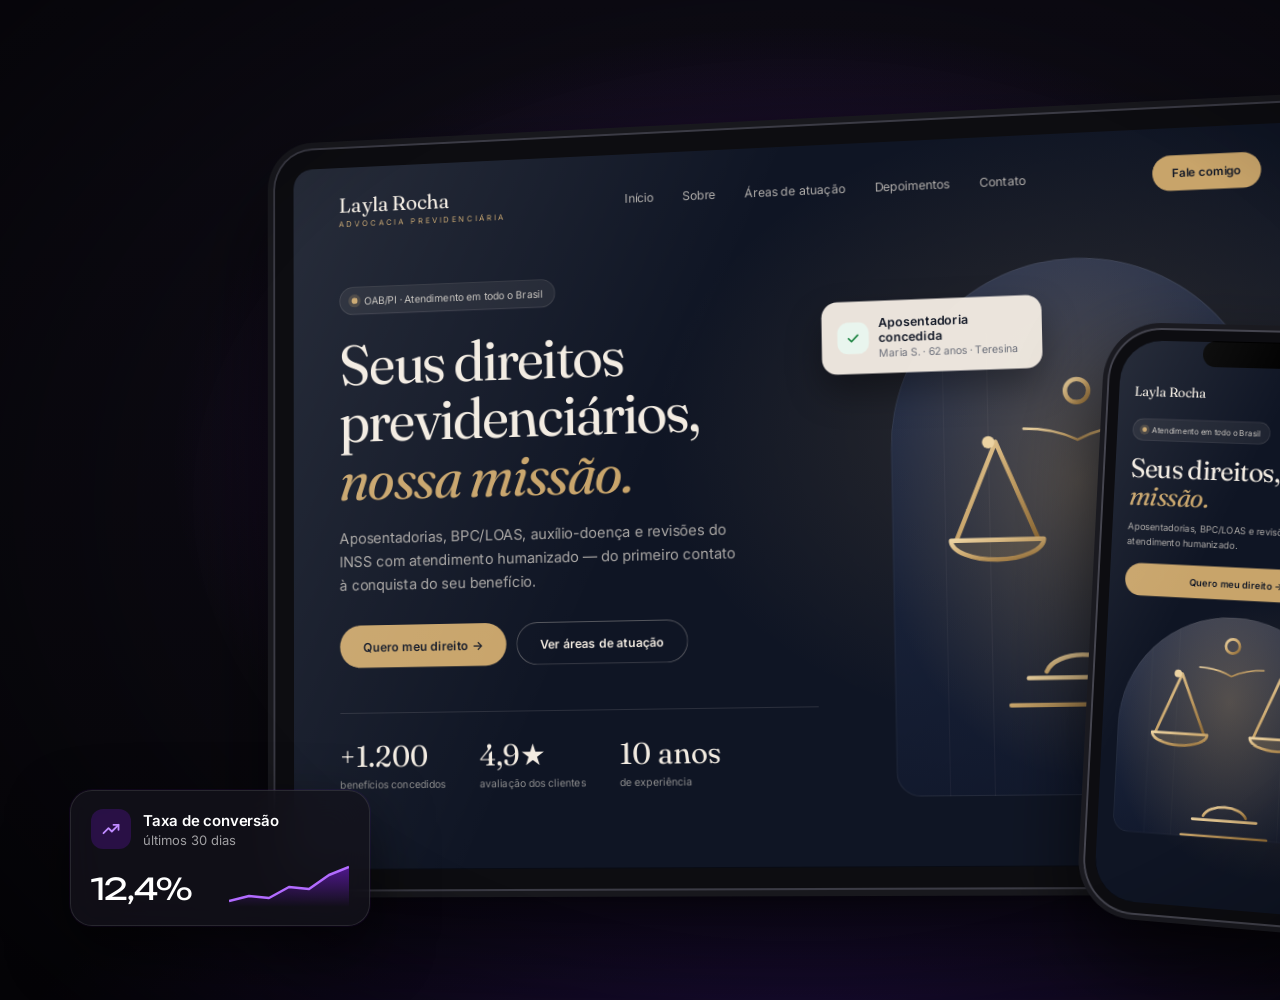
==== design/mockups.html @ fb1bb990 "Redesign services section as interactive showcase Replaces the four service cards with the list + st" ====
<!DOCTYPE html>
<html lang="pt-BR">
<head>
<meta charset="UTF-8" />
<title>XE — Service mockups</title>
<!--
  Fonte das imagens da seção de serviços.
  Renderize uma cena por vez: mockups.html?scene=1 … ?scene=4 (janela 1600x1000, DPR 2).
  Veja design/render.sh.
-->
<link rel="preconnect" href="https://fonts.googleapis.com" />
<link rel="preconnect" href="https://fonts.gstatic.com" crossorigin />
<link href="https://fonts.googleapis.com/css2?family=Fraunces:opsz,wght@9..144,400;9..144,500&family=Inter:wght@400;500;600;700&family=Unbounded:wght@400;500&display=swap" rel="stylesheet" />
<style>
  * { box-sizing: border-box; margin: 0; padding: 0; }
  html, body { width: 1600px; height: 1000px; overflow: hidden; background: #0b0a10; }
  body { font-family: "Inter", sans-serif; -webkit-font-smoothing: antialiased; }
  svg { display: block; }

  .scene { position: relative; width: 1600px; height: 1000px; overflow: hidden; display: none;
    background:
      radial-gradient(900px 620px at 50% 46%, rgba(141, 28, 255, .30), transparent 70%),
      radial-gradient(1200px 700px at 50% 120%, rgba(60, 20, 140, .45), transparent 70%),
      linear-gradient(#0d0b14, #08070c);
  }
  .scene.on { display: block; }
  .scene::before { /* faint grid */
    content: ""; position: absolute; inset: 0;
    background-image:
      linear-gradient(rgba(255,255,255,.035) 1px, transparent 1px),
      linear-gradient(90deg, rgba(255,255,255,.035) 1px, transparent 1px);
    background-size: 64px 64px;
    mask-image: radial-gradient(800px 560px at 50% 50%, #000 30%, transparent 75%);
  }
  .scene::after { /* grain-ish vignette */
    content: ""; position: absolute; inset: 0; pointer-events: none;
    background: radial-gradient(1100px 800px at 50% 50%, transparent 55%, rgba(0,0,0,.55));
  }
  .floor { position: absolute; left: 50%; transform: translateX(-50%); border-radius: 50%;
    background: radial-gradient(closest-side, rgba(0,0,0,.75), transparent); filter: blur(10px); }

  /* ---------- Devices ---------- */
  .laptop { position: absolute; }
  .laptop .lid { background: linear-gradient(#1c1c22, #0c0c10); border-radius: 26px 26px 8px 8px; padding: 16px 16px 30px;
    box-shadow: 0 0 0 1.5px #3a3a44 inset, 0 40px 90px rgba(0,0,0,.6); position: relative; }
  .laptop .lid::before { content: ""; position: absolute; top: 6px; left: 50%; width: 6px; height: 6px; margin-left: -3px; border-radius: 50%; background: #23232b; }
  .laptop .screen { position: relative; overflow: hidden; border-radius: 6px; background: #000; }
  .laptop .base { height: 24px; margin: 0 -70px; border-radius: 4px 4px 26px 26px;
    background: linear-gradient(#e2e2e8, #a7a7b1 55%, #6d6d76); position: relative; box-shadow: 0 30px 60px rgba(0,0,0,.6); }
  .laptop .base::before { content: ""; position: absolute; top: 0; left: 50%; width: 170px; margin-left: -85px; height: 9px; border-radius: 0 0 12px 12px; background: linear-gradient(#a3a3ad, #c9c9d1); }

  .tablet { position: absolute; background: #0d0d11; border-radius: 42px; padding: 22px;
    box-shadow: 0 0 0 2px #3b3b45 inset, 0 0 0 6px #18181d, 0 50px 110px rgba(0,0,0,.65); }
  .tablet .screen { position: relative; overflow: hidden; border-radius: 20px; background: #000; }

  .phone { position: absolute; background: #0d0d11; border-radius: 54px; padding: 13px;
    box-shadow: 0 0 0 2px #45454f inset, 0 0 0 5px #1a1a20, 0 40px 90px rgba(0,0,0,.7); }
  .phone .screen { position: relative; overflow: hidden; border-radius: 42px; background: #000; }
  .phone .island { position: absolute; top: 12px; left: 50%; width: 92px; height: 26px; margin-left: -46px; background: #000; border-radius: 20px; z-index: 5; }

  .ui { position: absolute; top: 0; left: 0; transform-origin: 0 0; overflow: hidden; }
  .glare { position: absolute; inset: 0; pointer-events: none; background: linear-gradient(115deg, rgba(255,255,255,.10), transparent 38%); z-index: 9; }

  /* ---------- Floating cards ---------- */
  .float { position: absolute; z-index: 20; border-radius: 22px; padding: 18px 20px; font-family: "Inter";
    background: rgba(20, 18, 28, .78); backdrop-filter: blur(18px); border: 1px solid rgba(255,255,255,.10);
    box-shadow: 0 24px 60px rgba(0,0,0,.55), 0 0 0 1px rgba(141,28,255,.08); color: #fff; }
  .float.light { background: rgba(255,255,255,.94); color: #15131a; border-color: rgba(255,255,255,.6); }
  .f-row { display: flex; align-items: center; gap: 12px; }
  .f-ico { width: 40px; height: 40px; border-radius: 12px; display: grid; place-items: center; flex-shrink: 0; }
  .f-t { font-size: 15px; font-weight: 600; letter-spacing: -.2px; }
  .f-s { font-size: 13px; opacity: .6; margin-top: 2px; }
  .f-big { font-family: "Unbounded"; font-size: 30px; letter-spacing: -1px; }

  /* =====================================================
     SCENE 1 — Websites & Landing Pages (law firm)
     ===================================================== */
  .law { width: 1180px; height: 820px; background: #0f1524; color: #f3ece2; font-family: "Inter"; position: relative; }
  .law::before { content: ""; position: absolute; inset: 0; background: radial-gradient(700px 500px at 78% 40%, rgba(200,164,106,.16), transparent 70%); }
  .law-nav { position: relative; display: flex; align-items: center; justify-content: space-between; padding: 30px 56px; }
  .law-logo { font-family: "Fraunces"; font-size: 24px; letter-spacing: -.3px; }
  .law-logo small { display: block; font-family: "Inter"; font-size: 9px; letter-spacing: 3px; color: #c8a46a; margin-top: 2px; }
  .law-links { display: flex; gap: 34px; font-size: 14px; color: rgba(243,236,226,.7); }
  .law-btn { padding: 12px 22px; border-radius: 99px; font-size: 13px; font-weight: 600; background: #c8a46a; color: #121826; }
  .law-btn.ghost { background: transparent; color: #f3ece2; box-shadow: 0 0 0 1px rgba(243,236,226,.3) inset; }
  .law-hero { position: relative; display: grid; grid-template-columns: 1.08fr .92fr; gap: 30px; padding: 40px 56px 0; }
  .law-pill { display: inline-flex; align-items: center; gap: 8px; padding: 8px 14px; border-radius: 99px; font-size: 12px; color: rgba(243,236,226,.8); background: rgba(243,236,226,.07); border: 1px solid rgba(243,236,226,.12); }
  .law-pill i { width: 7px; height: 7px; border-radius: 50%; background: #c8a46a; box-shadow: 0 0 0 4px rgba(200,164,106,.2); }
  .law h1 { font-family: "Fraunces"; font-weight: 400; font-size: 66px; line-height: 1.02; letter-spacing: -2px; margin: 26px 0 22px; }
  .law h1 em { font-style: italic; color: #c8a46a; }
  .law p.lead { font-size: 17px; line-height: 1.6; color: rgba(243,236,226,.68); max-width: 470px; }
  .law-ctas { display: flex; gap: 12px; margin-top: 32px; }
  .law-ctas .law-btn { padding: 16px 28px; font-size: 14px; }
  .law-stats { display: flex; gap: 40px; margin-top: 52px; padding-top: 28px; border-top: 1px solid rgba(243,236,226,.12); }
  .law-stats b { display: block; font-family: "Fraunces"; font-weight: 400; font-size: 34px; color: #f3ece2; }
  .law-stats span { font-size: 12px; color: rgba(243,236,226,.55); }
  .law-visual { position: relative; height: 620px; }
  .law-arch { position: absolute; right: 0; top: 0; width: 420px; height: 600px; border-radius: 220px 220px 28px 28px; overflow: hidden;
    background: linear-gradient(170deg, #2b3550, #172036 60%, #10172a); box-shadow: 0 0 0 1px rgba(243,236,226,.08) inset; }
  .law-card { position: absolute; background: rgba(243,236,226,.96); color: #121826; border-radius: 18px; padding: 16px 18px; box-shadow: 0 20px 40px rgba(0,0,0,.35); }
  .law-card .t { font-size: 14px; font-weight: 600; }
  .law-card .s { font-size: 12px; color: #6b6f7a; margin-top: 2px; }

  .law-m { width: 390px; height: 844px; background: #0f1524; color: #f3ece2; position: relative; padding: 64px 24px 0; }
  .law-m::before { content: ""; position: absolute; inset: 0; background: radial-gradient(360px 300px at 70% 70%, rgba(200,164,106,.18), transparent 70%); }
  .law-m > * { position: relative; }
  .law-m .bar { display: flex; justify-content: space-between; align-items: center; }
  .law-m .burger { width: 22px; height: 12px; border-top: 2px solid #f3ece2; border-bottom: 2px solid #f3ece2; }
  .law-m h1 { font-size: 40px; letter-spacing: -1.2px; margin: 22px 0 14px; }
  .law-m p.lead { font-size: 14px; }
  .law-m .law-arch { position: relative; width: 100%; height: 330px; margin-top: 26px; border-radius: 170px 170px 24px 24px; }

  /* =====================================================
     SCENE 2 — E-commerce (pet shop)
     ===================================================== */
  .shop { width: 1280px; height: 800px; background: #fbf7f2; color: #1d1a17; font-family: "Inter"; }
  .shop-promo { background: #1d1a17; color: #fbf7f2; font-size: 12px; text-align: center; padding: 9px; letter-spacing: .3px; }
  .shop-promo b { color: #ffb38f; font-weight: 600; }
  .shop-nav { display: flex; align-items: center; gap: 34px; padding: 22px 48px; border-bottom: 1px solid #efe6db; }
  .shop-logo { display: flex; align-items: center; gap: 8px; font-family: "Unbounded"; font-size: 20px; letter-spacing: -.6px; }
  .shop-links { display: flex; gap: 26px; font-size: 14px; color: #5d5650; }
  .shop-search { margin-left: auto; width: 300px; height: 42px; border-radius: 99px; background: #f1e9df; display: flex; align-items: center; gap: 10px; padding: 0 16px; font-size: 13px; color: #8d857c; }
  .shop-cart { position: relative; width: 42px; height: 42px; border-radius: 50%; background: #1d1a17; display: grid; place-items: center; }
  .shop-cart b { position: absolute; top: -3px; right: -3px; width: 18px; height: 18px; border-radius: 50%; background: #ff6b35; color: #fff; font-size: 10px; display: grid; place-items: center; }
  .shop-hero { display: grid; grid-template-columns: 1.55fr 1fr; gap: 18px; padding: 24px 48px 0; }
  .banner { border-radius: 26px; padding: 34px 38px; position: relative; overflow: hidden; height: 250px; }
  .banner h2 { font-family: "Unbounded"; font-weight: 500; font-size: 32px; line-height: 1.12; letter-spacing: -1.2px; max-width: 400px; }
  .banner p { font-size: 14px; color: #6b5f55; margin-top: 12px; }
  .banner .btn { display: inline-block; margin-top: 22px; padding: 12px 22px; border-radius: 99px; background: #1d1a17; color: #fff; font-size: 13px; font-weight: 600; }
  .shop-sec { display: flex; justify-content: space-between; align-items: baseline; padding: 30px 48px 16px; }
  .shop-sec h3 { font-family: "Unbounded"; font-weight: 500; font-size: 20px; letter-spacing: -.6px; }
  .shop-sec span { font-size: 13px; color: #8d857c; }
  .grid4 { display: grid; grid-template-columns: repeat(4, 1fr); gap: 18px; padding: 0 48px; }
  .prod { background: #fff; border-radius: 22px; padding: 12px; box-shadow: 0 1px 0 #efe6db; }
  .prod .img { height: 150px; border-radius: 16px; display: grid; place-items: center; position: relative; }
  .prod .tag { position: absolute; top: 10px; left: 10px; font-size: 10px; font-weight: 700; padding: 4px 8px; border-radius: 99px; background: #1d1a17; color: #fff; }
  .prod .nm { font-size: 14px; font-weight: 600; margin: 12px 4px 4px; }
  .prod .rt { font-size: 11px; color: #a1978d; margin: 0 4px; }
  .prod .pr { display: flex; justify-content: space-between; align-items: center; margin: 10px 4px 2px; }
  .prod .pr b { font-size: 16px; }
  .prod .pr i { width: 32px; height: 32px; border-radius: 50%; background: #ff6b35; display: grid; place-items: center; }

  .pay { width: 390px; height: 844px; background: #fbf7f2; color: #1d1a17; padding: 64px 22px 0; font-family: "Inter"; }
  .pay .top { display: flex; align-items: center; justify-content: space-between; font-weight: 600; font-size: 16px; }
  .pay .steps { display: flex; gap: 6px; margin: 20px 0 22px; }
  .pay .steps i { flex: 1; height: 4px; border-radius: 4px; background: #1d1a17; }
  .pay .steps i.off { background: #e8ded2; }
  .pay .card { background: #fff; border-radius: 22px; padding: 18px; margin-bottom: 12px; }
  .pay .line { display: flex; justify-content: space-between; font-size: 13px; color: #6b5f55; margin: 8px 0; }
  .pay .line b { color: #1d1a17; }
  .pay .total { display: flex; justify-content: space-between; font-size: 18px; font-weight: 700; padding-top: 12px; border-top: 1px dashed #e8ded2; margin-top: 10px; }
  .pay .ok { display: flex; align-items: center; gap: 10px; padding: 14px 16px; border-radius: 16px; background: #e5f6ec; color: #17803d; font-size: 13px; font-weight: 600; }
  .pay .cta { margin-top: 14px; height: 54px; border-radius: 99px; background: #ff6b35; color: #fff; font-weight: 600; display: grid; place-items: center; font-size: 15px; }

  /* =====================================================
     SCENE 3 — Sistemas sob medida (dashboard)
     ===================================================== */
  .dash { width: 1280px; height: 800px; background: #0d0d12; color: #f4f3f8; font-family: "Inter"; display: grid; grid-template-columns: 228px 1fr; }
  .side { background: #121219; border-right: 1px solid #1f1f29; padding: 26px 18px; }
  .side .brand { display: flex; align-items: center; gap: 10px; font-family: "Unbounded"; font-size: 17px; margin-bottom: 34px; padding-left: 6px; }
  .side .brand i { width: 30px; height: 30px; border-radius: 9px; background: linear-gradient(135deg, #a64dff, #6a12d6); display: grid; place-items: center; }
  .nav-i { display: flex; align-items: center; gap: 12px; padding: 11px 12px; border-radius: 12px; font-size: 14px; color: #8f8ea0; margin-bottom: 4px; }
  .nav-i s { width: 18px; height: 18px; border-radius: 5px; border: 1.8px solid currentColor; text-decoration: none; }
  .nav-i.on { background: rgba(141,28,255,.16); color: #fff; }
  .nav-i.on s { border-color: #b26bff; background: rgba(178,107,255,.25); }
  .side .pro { position: absolute; bottom: 26px; left: 18px; right: 18px; }
  .main { padding: 26px 30px; overflow: hidden; }
  .head { display: flex; align-items: center; justify-content: space-between; margin-bottom: 22px; }
  .head h1 { font-size: 24px; font-weight: 600; letter-spacing: -.5px; }
  .head p { font-size: 13px; color: #8f8ea0; margin-top: 4px; }
  .head .new { padding: 12px 18px; border-radius: 12px; background: #8d1cff; font-size: 13px; font-weight: 600; box-shadow: 0 8px 24px rgba(141,28,255,.4); }
  .kpis { display: grid; grid-template-columns: repeat(4, 1fr); gap: 14px; margin-bottom: 14px; }
  .kpi { background: #15151d; border: 1px solid #20202b; border-radius: 18px; padding: 18px; }
  .kpi span { font-size: 12px; color: #8f8ea0; }
  .kpi b { display: block; font-size: 26px; font-weight: 600; letter-spacing: -.8px; margin: 8px 0 6px; }
  .kpi em { font-style: normal; font-size: 12px; color: #4ade80; }
  .row3 { display: grid; grid-template-columns: repeat(3, 1fr); gap: 14px; margin-top: 14px; }
  .bar3 { height: 8px; border-radius: 8px; background: #20202b; margin-top: 14px; overflow: hidden; }
  .bar3 i { display: block; height: 100%; border-radius: 8px; background: linear-gradient(90deg,#7012e0,#b26bff); }
  .sub3 { font-size: 12px; color: #8f8ea0; margin-top: 10px; }
  .row2 { display: grid; grid-template-columns: 1.25fr 1fr; gap: 14px; }
  .panel { background: #15151d; border: 1px solid #20202b; border-radius: 18px; padding: 20px; }
  .panel h4 { font-size: 15px; font-weight: 600; display: flex; justify-content: space-between; align-items: center; }
  .panel h4 span { font-size: 12px; font-weight: 500; color: #8f8ea0; padding: 6px 10px; border-radius: 8px; background: #1d1d27; }
  .appt { display: grid; grid-template-columns: 54px 1fr auto; align-items: center; gap: 12px; padding: 13px 0; border-bottom: 1px solid #1f1f29; font-size: 13px; }
  .appt:last-child { border: 0; }
  .appt .h { color: #8f8ea0; font-variant-numeric: tabular-nums; }
  .appt .who { display: flex; align-items: center; gap: 10px; }
  .appt .av { width: 32px; height: 32px; border-radius: 10px; display: grid; place-items: center; font-size: 11px; font-weight: 700; }
  .appt .who small { display: block; color: #8f8ea0; font-size: 11px; margin-top: 2px; }
  .pill { font-size: 11px; font-weight: 600; padding: 5px 10px; border-radius: 99px; }
  .pill.g { background: rgba(74,222,128,.12); color: #4ade80; }
  .pill.a { background: rgba(251,191,36,.12); color: #fbbf24; }
  .pill.p { background: rgba(178,107,255,.15); color: #c08bff; }

  /* =====================================================
     SCENE 4 — SEO
     ===================================================== */
  .browser { position: absolute; border-radius: 22px; overflow: hidden; background: #fff; box-shadow: 0 0 0 1px rgba(255,255,255,.15), 0 50px 110px rgba(0,0,0,.65); }
  .bbar { height: 52px; background: #f1f0f4; display: flex; align-items: center; gap: 18px; padding: 0 20px; border-bottom: 1px solid #e3e2e8; }
  .dots { display: flex; gap: 8px; }
  .dots i { width: 12px; height: 12px; border-radius: 50%; }
  .url { flex: 1; max-width: 560px; margin: 0 auto; height: 32px; border-radius: 10px; background: #fff; display: flex; align-items: center; justify-content: center; gap: 8px; font-size: 13px; color: #6b6a75; }
  .serp { padding: 26px 56px; font-family: "Inter"; color: #1d1c22; }
  .sbox { display: flex; align-items: center; gap: 14px; height: 54px; border-radius: 99px; box-shadow: 0 1px 6px rgba(32,33,36,.18); padding: 0 22px; font-size: 16px; max-width: 700px; }
  .tabs { display: flex; gap: 26px; font-size: 13px; color: #6b6a75; margin: 18px 0 8px 10px; }
  .tabs b { color: #8d1cff; border-bottom: 2px solid #8d1cff; padding-bottom: 8px; font-weight: 600; }
  .res { max-width: 680px; padding: 18px 20px; border-radius: 18px; margin-bottom: 6px; }
  .res .site { display: flex; align-items: center; gap: 10px; font-size: 13px; }
  .res .fav { width: 28px; height: 28px; border-radius: 50%; display: grid; place-items: center; font-size: 11px; font-weight: 700; }
  .res .site small { display: block; color: #6b6a75; font-size: 12px; }
  .res h5 { font-size: 20px; font-weight: 400; color: #4d1ab8; margin: 10px 0 6px; letter-spacing: -.2px; }
  .res p { font-size: 13.5px; line-height: 1.55; color: #4d4c56; }
  .res.top { background: linear-gradient(#faf5ff, #fff); box-shadow: 0 0 0 2px #8d1cff, 0 18px 40px rgba(141,28,255,.18); position: relative; }
  .res.dim { opacity: .45; filter: grayscale(.4); }
  .rank { position: absolute; top: -14px; right: 18px; padding: 6px 12px; border-radius: 99px; background: #8d1cff; color: #fff; font-size: 12px; font-weight: 700; font-family: "Unbounded"; box-shadow: 0 8px 20px rgba(141,28,255,.45); }
  .links { display: flex; gap: 16px; margin-top: 10px; font-size: 13px; color: #4d1ab8; }
</style>
</head>
<body>

<!-- ================= SCENE 1 ================= -->
<section class="scene" id="s1">
  <div class="floor" style="bottom:90px;width:1200px;height:90px"></div>

  <div class="tablet" style="left:250px;top:120px;transform:perspective(2600px) rotateY(-9deg) rotateX(4deg) rotate(-1.5deg)">
    <div class="screen" style="width:1040px;height:723px">
      <div class="ui" style="transform:scale(.8814)">
        <div class="law">
          <div class="law-nav">
            <div class="law-logo">Layla Rocha<small>ADVOCACIA PREVIDENCIÁRIA</small></div>
            <div class="law-links"><span>Início</span><span>Sobre</span><span>Áreas de atuação</span><span>Depoimentos</span><span>Contato</span></div>
            <div class="law-btn">Fale comigo</div>
          </div>
          <div class="law-hero">
            <div>
              <span class="law-pill"><i></i>OAB/PI · Atendimento em todo o Brasil</span>
              <h1>Seus direitos previdenciários, <em>nossa missão.</em></h1>
              <p class="lead">Aposentadorias, BPC/LOAS, auxílio-doença e revisões do INSS com atendimento humanizado — do primeiro contato à conquista do seu benefício.</p>
              <div class="law-ctas"><div class="law-btn">Quero meu direito →</div><div class="law-btn ghost">Ver áreas de atuação</div></div>
              <div class="law-stats">
                <div><b>+1.200</b><span>benefícios concedidos</span></div>
                <div><b>4,9★</b><span>avaliação dos clientes</span></div>
                <div><b>10 anos</b><span>de experiência</span></div>
              </div>
            </div>
            <div class="law-visual">
              <div class="law-arch">
                <svg viewBox="0 0 420 600" width="100%" height="100%" preserveAspectRatio="xMidYMid slice">
                  <defs>
                    <radialGradient id="halo" cx=".5" cy=".42" r=".55"><stop offset="0" stop-color="#c8a46a" stop-opacity=".32"/><stop offset="1" stop-color="#c8a46a" stop-opacity="0"/></radialGradient>
                    <linearGradient id="gold" x1="0" y1="0" x2="1" y2="1"><stop offset="0" stop-color="#ecd3a2"/><stop offset=".5" stop-color="#c8a46a"/><stop offset="1" stop-color="#8e6a35"/></linearGradient>
                  </defs>
                  <rect width="420" height="600" fill="url(#halo)"/>
                  <g stroke="rgba(243,236,226,.06)" stroke-width="1">
                    <line x1="60" y1="120" x2="60" y2="600"/><line x1="110" y1="80" x2="110" y2="600"/><line x1="310" y1="80" x2="310" y2="600"/><line x1="360" y1="120" x2="360" y2="600"/>
                  </g>
                  <g fill="none" stroke="url(#gold)" stroke-width="5" stroke-linecap="round" stroke-linejoin="round">
                    <circle cx="210" cy="150" r="13"/>
                    <path d="M210 163v300"/>
                    <path d="M110 205h200"/>
                    <path d="M210 205c-20-10-40-14-60-14M210 205c20-10 40-14 60-14" stroke-width="3"/>
                    <path d="M118 205l-46 110M118 205l46 110"/>
                    <path d="M302 205l-46 110M302 205l46 110"/>
                    <path d="M66 315a52 22 0 0 0 104 0z" fill="rgba(200,164,106,.18)"/>
                    <path d="M250 315a52 22 0 0 0 104 0z" fill="rgba(200,164,106,.18)"/>
                    <path d="M150 470h120M130 500h160"/>
                    <path d="M170 463c10-24 70-24 80 0"/>
                  </g>
                  <circle cx="110" cy="205" r="7" fill="#ecd3a2"/><circle cx="310" cy="205" r="7" fill="#ecd3a2"/>
                </svg>
              </div>
              <div class="law-card" style="left:-20px;top:40px;width:250px">
                <div class="f-row"><div class="f-ico" style="background:#e9f5ee;width:36px;height:36px"><svg width="18" height="18" viewBox="0 0 24 24" fill="none" stroke="#17803d" stroke-width="2.6" stroke-linecap="round" stroke-linejoin="round"><path d="M5 12.5l4.5 4.5L19 7.5"/></svg></div>
                <div><div class="t">Aposentadoria concedida</div><div class="s">Maria S. · 62 anos · Teresina</div></div></div>
              </div>
              <div class="law-card" style="right:-14px;bottom:70px;width:200px">
                <div class="t" style="font-size:22px;font-family:Fraunces;font-weight:400">4,9 <span style="color:#c8a46a;font-size:16px">★★★★★</span></div>
                <div class="s">+320 avaliações reais</div>
              </div>
            </div>
          </div>
        </div>
      </div>
      <div class="glare"></div>
    </div>
  </div>

  <div class="phone" style="left:1090px;top:330px;transform:perspective(2000px) rotateY(-12deg) rotate(3deg)">
    <div class="island"></div>
    <div class="screen" style="width:262px;height:567px">
      <div class="ui" style="transform:scale(.6718)">
        <div class="law law-m">
          <div class="bar"><div class="law-logo" style="font-size:20px">Layla Rocha</div><div class="burger"></div></div>
          <span class="law-pill" style="margin-top:28px"><i></i>Atendimento em todo o Brasil</span>
          <h1>Seus direitos, <em>nossa missão.</em></h1>
          <p class="lead">Aposentadorias, BPC/LOAS e revisões do INSS com atendimento humanizado.</p>
          <div class="law-ctas" style="margin-top:22px"><div class="law-btn" style="flex:1;text-align:center">Quero meu direito →</div></div>
          <div class="law-arch" style="position:relative;right:auto">
            <svg viewBox="0 0 420 600" width="100%" height="100%" preserveAspectRatio="xMidYMid slice">
                  <defs>
                    <radialGradient id="halo" cx=".5" cy=".42" r=".55"><stop offset="0" stop-color="#c8a46a" stop-opacity=".32"/><stop offset="1" stop-color="#c8a46a" stop-opacity="0"/></radialGradient>
                    <linearGradient id="gold" x1="0" y1="0" x2="1" y2="1"><stop offset="0" stop-color="#ecd3a2"/><stop offset=".5" stop-color="#c8a46a"/><stop offset="1" stop-color="#8e6a35"/></linearGradient>
                  </defs>
                  <rect width="420" height="600" fill="url(#halo)"/>
                  <g stroke="rgba(243,236,226,.06)" stroke-width="1">
                    <line x1="60" y1="120" x2="60" y2="600"/><line x1="110" y1="80" x2="110" y2="600"/><line x1="310" y1="80" x2="310" y2="600"/><line x1="360" y1="120" x2="360" y2="600"/>
                  </g>
                  <g fill="none" stroke="url(#gold)" stroke-width="5" stroke-linecap="round" stroke-linejoin="round">
                    <circle cx="210" cy="150" r="13"/>
                    <path d="M210 163v300"/>
                    <path d="M110 205h200"/>
                    <path d="M210 205c-20-10-40-14-60-14M210 205c20-10 40-14 60-14" stroke-width="3"/>
                    <path d="M118 205l-46 110M118 205l46 110"/>
                    <path d="M302 205l-46 110M302 205l46 110"/>
                    <path d="M66 315a52 22 0 0 0 104 0z" fill="rgba(200,164,106,.18)"/>
                    <path d="M250 315a52 22 0 0 0 104 0z" fill="rgba(200,164,106,.18)"/>
                    <path d="M150 470h120M130 500h160"/>
                    <path d="M170 463c10-24 70-24 80 0"/>
                  </g>
                  <circle cx="110" cy="205" r="7" fill="#ecd3a2"/><circle cx="310" cy="205" r="7" fill="#ecd3a2"/>
                </svg>
          </div>
        </div>
      </div>
      <div class="glare"></div>
    </div>
  </div>

  <div class="float" style="left:70px;top:790px;width:300px">
    <div class="f-row">
      <div class="f-ico" style="background:rgba(141,28,255,.2)"><svg width="20" height="20" viewBox="0 0 24 24" fill="none" stroke="#c08bff" stroke-width="2.2" stroke-linecap="round" stroke-linejoin="round"><path d="M3 17l6-6 4 4 8-8"/><path d="M15 7h6v6"/></svg></div>
      <div><div class="f-t">Taxa de conversão</div><div class="f-s">últimos 30 dias</div></div>
    </div>
    <div class="f-row" style="margin-top:14px;align-items:flex-end;justify-content:space-between">
      <div class="f-big">12,4%</div>
      <svg width="120" height="44" viewBox="0 0 120 44"><defs><linearGradient id="cv" x1="0" y1="0" x2="0" y2="1"><stop offset="0" stop-color="#8d1cff" stop-opacity=".5"/><stop offset="1" stop-color="#8d1cff" stop-opacity="0"/></linearGradient></defs><path d="M0 38 L20 33 L40 35 L60 24 L80 26 L100 12 L120 4 L120 44 L0 44Z" fill="url(#cv)"/><path d="M0 38 L20 33 L40 35 L60 24 L80 26 L100 12 L120 4" fill="none" stroke="#b26bff" stroke-width="2.5" stroke-linejoin="round"/></svg>
    </div>
  </div>
</section>

<!-- ================= SCENE 2 ================= -->
<section class="scene" id="s2">
  <div class="floor" style="bottom:70px;width:1300px;height:90px"></div>

  <div class="laptop" style="left:150px;top:110px;width:1080px">
    <div class="lid">
      <div class="screen" style="width:1048px;height:655px">
        <div class="ui" style="transform:scale(.81875)">
          <div class="shop">
            <div class="shop-promo">Frete grátis acima de R$ 199 · <b>5% off no Pix</b> · Entrega em até 24h em Teresina</div>
            <div class="shop-nav">
              <div class="shop-logo"><svg width="26" height="26" viewBox="0 0 24 24" fill="#ff6b35"><ellipse cx="6" cy="9" rx="2.2" ry="2.8"/><ellipse cx="10" cy="5.5" rx="2.2" ry="2.8"/><ellipse cx="14.5" cy="5.5" rx="2.2" ry="2.8"/><ellipse cx="18.5" cy="9" rx="2.2" ry="2.8"/><path d="M12 11c3.5 0 6.5 4 6.5 6.8 0 2.2-1.8 3.2-3.6 3.2-1.3 0-2-.6-2.9-.6s-1.6.6-2.9.6c-1.8 0-3.6-1-3.6-3.2C5.5 15 8.5 11 12 11z"/></svg>patinhas</div>
              <div class="shop-links"><span style="color:#1d1a17;font-weight:600">Cães</span><span>Gatos</span><span>Rações</span><span>Brinquedos</span><span>Farmácia</span></div>
              <div class="shop-search"><svg width="16" height="16" viewBox="0 0 24 24" fill="none" stroke="#8d857c" stroke-width="2.4"><circle cx="11" cy="11" r="7"/><path d="M20 20l-4-4"/></svg>Buscar produtos, marcas...</div>
              <div class="shop-cart"><svg width="18" height="18" viewBox="0 0 24 24" fill="none" stroke="#fff" stroke-width="2.2" stroke-linecap="round" stroke-linejoin="round"><path d="M6 7h12l-1.2 11.2a2 2 0 0 1-2 1.8H9.2a2 2 0 0 1-2-1.8z"/><path d="M9 7a3 3 0 0 1 6 0"/></svg><b>3</b></div>
            </div>
            <div class="shop-hero">
              <div class="banner" style="background:linear-gradient(120deg,#ffd9c4,#ffe9dc)">
                <h2>Tudo para quem você ama de quatro patas.</h2>
                <p>Mais de 2.000 produtos com entrega rápida.</p>
                <span class="btn">Comprar agora →</span>
                <svg style="position:absolute;right:30px;bottom:-10px" width="290" height="250" viewBox="0 0 290 250">
                  <circle cx="160" cy="140" r="110" fill="#ffb38f" opacity=".55"/>
                  <!-- dog -->
                  <ellipse cx="165" cy="215" rx="88" ry="60" fill="#e08a4f"/>
                  <path d="M95 92c-26 4-38 40-30 70 10-6 24-26 30-70z" fill="#8a4a24"/>
                  <path d="M235 92c26 4 38 40 30 70-10-6-24-26-30-70z" fill="#8a4a24"/>
                  <ellipse cx="165" cy="128" rx="74" ry="70" fill="#f0a266"/>
                  <ellipse cx="165" cy="160" rx="40" ry="30" fill="#ffe2c9"/>
                  <circle cx="137" cy="118" r="8" fill="#2b1a10"/><circle cx="193" cy="118" r="8" fill="#2b1a10"/>
                  <circle cx="139" cy="115" r="2.5" fill="#fff"/><circle cx="195" cy="115" r="2.5" fill="#fff"/>
                  <ellipse cx="165" cy="146" rx="13" ry="9" fill="#2b1a10"/>
                  <path d="M152 166q13 12 26 0" stroke="#2b1a10" stroke-width="4" fill="none" stroke-linecap="round"/>
                  <rect x="112" y="186" width="106" height="16" rx="8" fill="#1d1a17"/><circle cx="165" cy="206" r="9" fill="#ffc94a"/>
                </svg>
              </div>
              <div class="banner" style="background:linear-gradient(140deg,#d8efe1,#ecf8f0)">
                <span style="font-size:11px;font-weight:700;letter-spacing:1px;color:#2f7a52">OFERTA DA SEMANA</span>
                <h2 style="font-size:26px;margin-top:10px">Rações premium até 30% off</h2>
                <span class="btn" style="background:#2f7a52">Ver ofertas</span>
              </div>
            </div>
            <div class="shop-sec"><h3>Mais vendidos</h3><span>Ver todos →</span></div>
            <div class="grid4">
              <div class="prod"><div class="img" style="background:#fff1e8"><span class="tag">-20%</span>
                <svg width="90" height="120" viewBox="0 0 90 120"><path d="M14 18h62l8 92a6 6 0 0 1-6 6H12a6 6 0 0 1-6-6z" fill="#ff6b35"/><path d="M14 18h62l-4-12H18z" fill="#d9542a"/><rect x="18" y="44" width="54" height="40" rx="8" fill="#fff"/><text x="45" y="62" text-anchor="middle" font-family="Unbounded" font-size="9" fill="#1d1a17">PREMIUM</text><text x="45" y="76" text-anchor="middle" font-family="Inter" font-size="8" fill="#8d857c">adulto · 10kg</text></svg></div>
                <div class="nm">Ração Premium Adulto 10kg</div><div class="rt">★★★★★ (482)</div><div class="pr"><b>R$ 189,90</b><i><svg width="14" height="14" viewBox="0 0 24 24" stroke="#fff" stroke-width="3" stroke-linecap="round"><path d="M12 5v14M5 12h14"/></svg></i></div></div>
              <div class="prod"><div class="img" style="background:#eef3ff">
                <svg width="110" height="110" viewBox="0 0 110 110"><circle cx="55" cy="55" r="40" fill="#4f7cff"/><path d="M20 40c20 10 50 10 70 0M20 70c20-10 50-10 70 0" stroke="#fff" stroke-width="6" fill="none" opacity=".9"/><circle cx="42" cy="38" r="8" fill="#fff" opacity=".35"/></svg></div>
                <div class="nm">Bola Interativa Mordedor</div><div class="rt">★★★★★ (219)</div><div class="pr"><b>R$ 39,90</b><i><svg width="14" height="14" viewBox="0 0 24 24" stroke="#fff" stroke-width="3" stroke-linecap="round"><path d="M12 5v14M5 12h14"/></svg></i></div></div>
              <div class="prod"><div class="img" style="background:#f3efff"><span class="tag" style="background:#8d1cff">NOVO</span>
                <svg width="120" height="90" viewBox="0 0 120 90"><ellipse cx="60" cy="56" rx="54" ry="28" fill="#7a5cff"/><ellipse cx="60" cy="50" rx="40" ry="18" fill="#cbbcff"/><ellipse cx="60" cy="48" rx="30" ry="11" fill="#e8e0ff"/></svg></div>
                <div class="nm">Caminha Nuvem Antiestresse</div><div class="rt">★★★★☆ (98)</div><div class="pr"><b>R$ 149,90</b><i><svg width="14" height="14" viewBox="0 0 24 24" stroke="#fff" stroke-width="3" stroke-linecap="round"><path d="M12 5v14M5 12h14"/></svg></i></div></div>
              <div class="prod"><div class="img" style="background:#fff7df">
                <svg width="120" height="100" viewBox="0 0 120 100"><ellipse cx="60" cy="50" rx="44" ry="30" fill="none" stroke="#ffb400" stroke-width="12"/><rect x="48" y="70" width="24" height="16" rx="4" fill="#9a6b00"/><circle cx="60" cy="92" r="7" fill="#ffd36b"/></svg></div>
                <div class="nm">Coleira Ajustável Couro</div><div class="rt">★★★★★ (305)</div><div class="pr"><b>R$ 59,90</b><i><svg width="14" height="14" viewBox="0 0 24 24" stroke="#fff" stroke-width="3" stroke-linecap="round"><path d="M12 5v14M5 12h14"/></svg></i></div></div>
            </div>
          </div>
        </div>
        <div class="glare"></div>
      </div>
    </div>
    <div class="base"></div>
  </div>

  <div class="phone" style="left:1140px;top:300px;transform:perspective(2000px) rotateY(-14deg) rotate(2deg)">
    <div class="island"></div>
    <div class="screen" style="width:262px;height:567px">
      <div class="ui" style="transform:scale(.6718)">
        <div class="pay">
          <div class="top"><span>‹</span><span>Pagamento</span><span style="opacity:0">‹</span></div>
          <div class="steps"><i></i><i></i><i></i><i class="off"></i></div>
          <div class="card">
            <div style="font-size:12px;color:#8d857c;margin-bottom:12px">Pague com Pix · 5% off</div>
            <svg width="170" height="170" viewBox="0 0 17 17" style="margin:0 auto;display:block" shape-rendering="crispEdges">
              <rect width="17" height="17" fill="#fff"/>
              <g fill="#1d1a17">
                <rect x="0" y="0" width="5" height="5"/><rect x="12" y="0" width="5" height="5"/><rect x="0" y="12" width="5" height="5"/>
                <rect x="6" y="0" width="1" height="2"/><rect x="8" y="1" width="2" height="1"/><rect x="6" y="3" width="3" height="1"/><rect x="10" y="3" width="1" height="2"/>
                <rect x="0" y="6" width="2" height="1"/><rect x="3" y="7" width="3" height="1"/><rect x="7" y="6" width="2" height="2"/><rect x="11" y="6" width="1" height="3"/><rect x="13" y="6" width="4" height="1"/>
                <rect x="1" y="9" width="1" height="2"/><rect x="5" y="9" width="2" height="1"/><rect x="9" y="9" width="3" height="1"/><rect x="14" y="8" width="1" height="3"/><rect x="16" y="9" width="1" height="2"/>
                <rect x="7" y="11" width="1" height="3"/><rect x="9" y="12" width="2" height="2"/><rect x="12" y="12" width="1" height="1"/><rect x="14" y="13" width="3" height="1"/><rect x="6" y="15" width="3" height="2"/><rect x="11" y="15" width="2" height="1"/><rect x="15" y="15" width="2" height="2"/>
              </g>
              <g fill="#fff"><rect x="1" y="1" width="3" height="3"/><rect x="13" y="1" width="3" height="3"/><rect x="1" y="13" width="3" height="3"/></g>
              <g fill="#1d1a17"><rect x="2" y="2" width="1" height="1"/><rect x="14" y="2" width="1" height="1"/><rect x="2" y="14" width="1" height="1"/></g>
            </svg>
          </div>
          <div class="card">
            <div class="line"><span>Subtotal (3 itens)</span><b>R$ 289,70</b></div>
            <div class="line"><span>Frete</span><b style="color:#17803d">Grátis</b></div>
            <div class="line"><span>Desconto Pix</span><b>− R$ 14,49</b></div>
            <div class="total"><span>Total</span><span>R$ 275,21</span></div>
          </div>
          <div class="ok"><svg width="18" height="18" viewBox="0 0 24 24" fill="none" stroke="#17803d" stroke-width="2.6" stroke-linecap="round" stroke-linejoin="round"><path d="M5 12.5l4.5 4.5L19 7.5"/></svg>Pagamento aprovado</div>
          <div class="cta">Acompanhar pedido</div>
        </div>
      </div>
      <div class="glare"></div>
    </div>
  </div>

  <div class="float light" style="left:90px;top:700px;width:360px">
    <div class="f-row">
      <div class="f-ico" style="background:#fff1e8"><svg width="20" height="20" viewBox="0 0 24 24" fill="none" stroke="#ff6b35" stroke-width="2.2" stroke-linecap="round" stroke-linejoin="round"><path d="M6 7h12l-1.2 11.2a2 2 0 0 1-2 1.8H9.2a2 2 0 0 1-2-1.8z"/><path d="M9 7a3 3 0 0 1 6 0"/></svg></div>
      <div style="flex:1"><div class="f-t">Novo pedido #1043</div><div class="f-s" style="opacity:.55">Ana C. · Pix · agora</div></div>
      <b style="font-size:15px">R$ 275,21</b>
    </div>
  </div>
  <div class="float" style="left:1250px;top:90px;width:230px">
    <div class="f-s" style="opacity:.6;margin:0">Vendas hoje</div>
    <div class="f-big" style="margin-top:6px">R$ 8.430</div>
    <div style="display:flex;gap:5px;align-items:flex-end;height:46px;margin-top:12px">
      <i style="flex:1;height:30%;background:rgba(255,255,255,.14);border-radius:4px"></i><i style="flex:1;height:45%;background:rgba(255,255,255,.14);border-radius:4px"></i><i style="flex:1;height:38%;background:rgba(255,255,255,.14);border-radius:4px"></i><i style="flex:1;height:62%;background:rgba(255,255,255,.14);border-radius:4px"></i><i style="flex:1;height:55%;background:rgba(255,255,255,.14);border-radius:4px"></i><i style="flex:1;height:100%;background:linear-gradient(#b26bff,#8d1cff);border-radius:4px"></i>
    </div>
  </div>
</section>

<!-- ================= SCENE 3 ================= -->
<section class="scene" id="s3">
  <div class="floor" style="bottom:70px;width:1300px;height:90px"></div>

  <div class="laptop" style="left:260px;top:110px;width:1080px">
    <div class="lid">
      <div class="screen" style="width:1048px;height:655px">
        <div class="ui" style="transform:scale(.81875)">
          <div class="dash">
            <aside class="side" style="position:relative">
              <div class="brand"><i><svg width="16" height="16" viewBox="0 0 24 24" fill="none" stroke="#fff" stroke-width="2.4" stroke-linecap="round"><path d="M6 4l12 16M18 4L6 20"/></svg></i>Navalha</div>
              <div class="nav-i on"><s></s>Visão geral</div>
              <div class="nav-i"><s></s>Agenda</div>
              <div class="nav-i"><s></s>Clientes</div>
              <div class="nav-i"><s></s>Serviços</div>
              <div class="nav-i"><s></s>Equipe</div>
              <div class="nav-i"><s></s>Financeiro</div>
              <div class="nav-i"><s></s>Relatórios</div>
              <div class="pro" style="background:linear-gradient(140deg,rgba(141,28,255,.35),rgba(141,28,255,.08));border:1px solid rgba(178,107,255,.3);border-radius:16px;padding:16px">
                <div style="font-size:13px;font-weight:600">Lembretes automáticos</div>
                <div style="font-size:11px;color:#b9b8c9;margin-top:4px;line-height:1.4">WhatsApp ativo · 312 enviados este mês</div>
              </div>
            </aside>
            <div class="main">
              <div class="head">
                <div><h1>Bom dia, Rafael</h1><p>Quarta-feira, 8 de outubro · 28 agendamentos hoje</p></div>
                <div style="display:flex;gap:10px;align-items:center">
                  <div style="width:42px;height:42px;border-radius:12px;background:#15151d;border:1px solid #20202b"></div>
                  <div class="new">+ Novo agendamento</div>
                </div>
              </div>
              <div class="kpis">
                <div class="kpi"><span>Faturamento do dia</span><b>R$ 4.820</b><em>↑ 18% vs. semana passada</em></div>
                <div class="kpi"><span>Agendamentos</span><b>28</b><em>↑ 6 novos clientes</em></div>
                <div class="kpi"><span>Ocupação</span><b>86%</b><em>↑ 9 p.p.</em></div>
                <div class="kpi"><span>Ticket médio</span><b>R$ 72</b><em style="color:#c08bff">Meta: R$ 75</em></div>
              </div>
              <div class="row2">
                <div class="panel">
                  <h4>Faturamento semanal <span>Últimos 7 dias</span></h4>
                  <svg width="100%" height="300" viewBox="0 0 560 300" preserveAspectRatio="none" style="margin-top:10px">
                    <defs>
                      <linearGradient id="bar" x1="0" y1="0" x2="0" y2="1"><stop offset="0" stop-color="#b26bff"/><stop offset="1" stop-color="#7012e0"/></linearGradient>
                      <linearGradient id="area" x1="0" y1="0" x2="0" y2="1"><stop offset="0" stop-color="#8d1cff" stop-opacity=".25"/><stop offset="1" stop-color="#8d1cff" stop-opacity="0"/></linearGradient>
                    </defs>
                    <g stroke="#20202b"><line x1="0" y1="40" x2="560" y2="40"/><line x1="0" y1="110" x2="560" y2="110"/><line x1="0" y1="180" x2="560" y2="180"/><line x1="0" y1="250" x2="560" y2="250"/></g>
                    <g fill="#24242f">
                      <rect x="20" y="150" width="46" height="100" rx="10"/><rect x="100" y="120" width="46" height="130" rx="10"/><rect x="180" y="135" width="46" height="115" rx="10"/><rect x="260" y="95" width="46" height="155" rx="10"/><rect x="340" y="110" width="46" height="140" rx="10"/><rect x="500" y="80" width="46" height="170" rx="10"/>
                    </g>
                    <rect x="420" y="40" width="46" height="210" rx="10" fill="url(#bar)"/>
                    <rect x="398" y="0" width="90" height="28" rx="8" fill="#fff"/><text x="443" y="19" text-anchor="middle" font-family="Inter" font-weight="700" font-size="12" fill="#0d0d12">R$ 6.240</text>
                    <g font-family="Inter" font-size="12" fill="#8f8ea0" text-anchor="middle"><text x="43" y="276">Qui</text><text x="123" y="276">Sex</text><text x="203" y="276">Sáb</text><text x="283" y="276">Dom</text><text x="363" y="276">Seg</text><text x="443" y="276" fill="#fff">Ter</text><text x="523" y="276">Qua</text></g>
                  </svg>
                </div>
                <div class="panel">
                  <h4>Próximos horários <span>Hoje</span></h4>
                  <div style="margin-top:10px">
                    <div class="appt"><span class="h">14:00</span><div class="who"><div class="av" style="background:#2a1f3d;color:#c08bff">JP</div><div>João Pedro<small>Corte + barba · com Lucas</small></div></div><span class="pill g">Confirmado</span></div>
                    <div class="appt"><span class="h">14:30</span><div class="who"><div class="av" style="background:#1f2d3d;color:#7cb8ff">MA</div><div>Marcos Alves<small>Degradê · com Rafael</small></div></div><span class="pill g">Confirmado</span></div>
                    <div class="appt"><span class="h">15:00</span><div class="who"><div class="av" style="background:#3d2f1f;color:#ffc27c">TS</div><div>Thiago Souza<small>Barba completa · com Lucas</small></div></div><span class="pill a">Aguardando</span></div>
                    <div class="appt"><span class="h">15:30</span><div class="who"><div class="av" style="background:#1f3d2a;color:#7cffb0">GL</div><div>Gabriel Lima<small>Corte infantil · com Davi</small></div></div><span class="pill p">Novo cliente</span></div>
                    <div class="appt"><span class="h">16:00</span><div class="who"><div class="av" style="background:#3d1f2a;color:#ff8fb5">RC</div><div>Rodrigo Costa<small>Pigmentação · com Rafael</small></div></div><span class="pill g">Confirmado</span></div>
                  </div>
                </div>
              </div>
              <div class="row3">
                <div class="panel"><h4>Lucas <span>9 atend.</span></h4><div class="bar3"><i style="width:82%"></i></div><p class="sub3">R$ 1.640 · meta 90%</p></div>
                <div class="panel"><h4>Rafael <span>11 atend.</span></h4><div class="bar3"><i style="width:94%"></i></div><p class="sub3">R$ 2.010 · meta 104%</p></div>
                <div class="panel"><h4>Davi <span>8 atend.</span></h4><div class="bar3"><i style="width:68%"></i></div><p class="sub3">R$ 1.170 · meta 74%</p></div>
              </div>
            </div>
          </div>
        </div>
        <div class="glare"></div>
      </div>
    </div>
    <div class="base"></div>
  </div>

  <div class="float light" style="left:90px;top:520px;width:330px">
    <div class="f-row">
      <div class="f-ico" style="background:#25d366;border-radius:50%"><svg width="22" height="22" viewBox="0 0 24 24" fill="#fff"><path d="M12 3a9 9 0 0 0-7.8 13.5L3 21l4.6-1.2A9 9 0 1 0 12 3zm0 1.8a7.2 7.2 0 1 1-3.7 13.4l-.3-.2-2.7.7.7-2.6-.2-.3A7.2 7.2 0 0 1 12 4.8zm-3 3.4c-.2 0-.5 0-.7.3-.2.3-.9.9-.9 2.2s.9 2.5 1 2.7c.1.2 1.8 2.8 4.4 3.8 2.2.9 2.6.7 3.1.6.5 0 1.5-.6 1.7-1.2.2-.6.2-1.1.2-1.2l-.5-.3-1.6-.8c-.2-.1-.4-.1-.5.1l-.8.9c-.1.2-.3.2-.5.1-.3-.1-1-.4-1.9-1.2-.7-.6-1.2-1.4-1.3-1.6-.1-.3 0-.4.1-.5l.4-.4.2-.4v-.4l-.7-1.8c-.2-.5-.4-.4-.5-.4z"/></svg></div>
      <div><div class="f-t">Lembrete enviado</div><div class="f-s" style="opacity:.55">“João, seu horário é hoje às 14:00”</div></div>
    </div>
  </div>
  <div class="float" style="left:1310px;top:560px;width:210px;text-align:center">
    <svg width="120" height="120" viewBox="0 0 120 120" style="margin:0 auto">
      <circle cx="60" cy="60" r="48" stroke="rgba(255,255,255,.1)" stroke-width="12" fill="none"/>
      <circle cx="60" cy="60" r="48" stroke="url(#ring)" stroke-width="12" fill="none" stroke-linecap="round" stroke-dasharray="301.6" stroke-dashoffset="42" transform="rotate(-90 60 60)"/>
      <defs><linearGradient id="ring"><stop offset="0" stop-color="#8d1cff"/><stop offset="1" stop-color="#c08bff"/></linearGradient></defs>
      <text x="60" y="68" text-anchor="middle" font-family="Unbounded" font-size="24" fill="#fff">86%</text>
    </svg>
    <div class="f-t" style="margin-top:10px">Ocupação da agenda</div>
    <div class="f-s">3 cadeiras · hoje</div>
  </div>
</section>

<!-- ================= SCENE 4 ================= -->
<section class="scene" id="s4">
  <div class="floor" style="bottom:90px;width:1200px;height:80px"></div>

  <div class="browser" style="left:170px;top:120px;width:1000px;height:740px">
    <div class="bbar">
      <div class="dots"><i style="background:#ff5f57"></i><i style="background:#febc2e"></i><i style="background:#28c840"></i></div>
      <div class="url"><svg width="12" height="12" viewBox="0 0 24 24" fill="#6b6a75"><path d="M7 10V7a5 5 0 0 1 10 0v3h1a1 1 0 0 1 1 1v9a1 1 0 0 1-1 1H6a1 1 0 0 1-1-1v-9a1 1 0 0 1 1-1zm2 0h6V7a3 3 0 0 0-6 0z"/></svg>busca · advogada previdenciária teresina</div>
      <div style="width:52px"></div>
    </div>
    <div class="serp">
      <div class="sbox"><svg width="18" height="18" viewBox="0 0 24 24" fill="none" stroke="#6b6a75" stroke-width="2.4"><circle cx="11" cy="11" r="7"/><path d="M20 20l-4-4"/></svg>advogada previdenciária teresina<span style="margin-left:auto;color:#8d1cff;font-weight:600;font-size:13px">Buscar</span></div>
      <div class="tabs"><b>Todos</b><span>Maps</span><span>Imagens</span><span>Notícias</span><span>Mais</span></div>
      <div style="font-size:12px;color:#8d8c96;margin:0 0 14px 10px">Aproximadamente 184.000 resultados (0,38 segundos)</div>
      <div class="res top">
        <span class="rank">#1</span>
        <div class="site"><div class="fav" style="background:#0f1524;color:#c8a46a;font-family:Fraunces">L</div><div>Layla Rocha Advocacia<small>https://laylarocha.adv.br</small></div></div>
        <h5>Advogada Previdenciária em Teresina | Aposentadoria e INSS</h5>
        <p>Especialista em aposentadorias, BPC/LOAS e revisões do INSS. Atendimento humanizado em todo o Brasil. ★★★★★ 4,9 · 320 avaliações · Fale pelo WhatsApp.</p>
        <div class="links"><span>Aposentadoria por idade</span><span>BPC/LOAS</span><span>Revisão do INSS</span><span>Contato</span></div>
      </div>
      <div class="res dim">
        <div class="site"><div class="fav" style="background:#e8e7ee;color:#6b6a75">P</div><div>Portal Previdência<small>https://portalprevidencia.com.br › guia</small></div></div>
        <h5>Como pedir aposentadoria pelo INSS: guia completo 2026</h5>
        <p>Veja o passo a passo para solicitar seu benefício, documentos necessários e prazos...</p>
      </div>
      <div class="res dim">
        <div class="site"><div class="fav" style="background:#e8e7ee;color:#6b6a75">A</div><div>Advogados PI<small>https://advogadospi.com.br</small></div></div>
        <h5>Lista de escritórios de advocacia no Piauí</h5>
      </div>
    </div>
  </div>

  <div class="float" style="left:1010px;top:250px;width:420px;padding:24px">
    <div style="display:flex;justify-content:space-between;align-items:flex-start">
      <div><div class="f-s" style="margin:0">Cliques orgânicos · 6 meses</div><div class="f-big" style="margin-top:8px">+248%</div></div>
      <span style="font-size:12px;font-weight:600;padding:6px 10px;border-radius:99px;background:rgba(74,222,128,.14);color:#4ade80">↑ crescendo</span>
    </div>
    <svg width="372" height="150" viewBox="0 0 372 150" style="margin-top:16px">
      <defs><linearGradient id="seoA" x1="0" y1="0" x2="0" y2="1"><stop offset="0" stop-color="#8d1cff" stop-opacity=".55"/><stop offset="1" stop-color="#8d1cff" stop-opacity="0"/></linearGradient></defs>
      <g stroke="rgba(255,255,255,.07)"><line x1="0" y1="30" x2="372" y2="30"/><line x1="0" y1="75" x2="372" y2="75"/><line x1="0" y1="120" x2="372" y2="120"/></g>
      <path d="M0 132 C40 128 60 124 90 118 S140 104 170 98 S220 84 250 64 S310 36 372 14 L372 150 L0 150Z" fill="url(#seoA)"/>
      <path d="M0 132 C40 128 60 124 90 118 S140 104 170 98 S220 84 250 64 S310 36 372 14" fill="none" stroke="#b26bff" stroke-width="3"/>
      <circle cx="372" cy="14" r="6" fill="#fff" stroke="#8d1cff" stroke-width="3"/>
    </svg>
    <div style="display:grid;grid-template-columns:1fr 1fr 1fr;gap:10px;margin-top:16px">
      <div style="background:rgba(255,255,255,.05);border-radius:14px;padding:12px"><div class="f-s" style="margin:0">Posição média</div><div style="font-size:20px;font-weight:600;margin-top:4px">1,6</div></div>
      <div style="background:rgba(255,255,255,.05);border-radius:14px;padding:12px"><div class="f-s" style="margin:0">Impressões</div><div style="font-size:20px;font-weight:600;margin-top:4px">48,2 mil</div></div>
      <div style="background:rgba(255,255,255,.05);border-radius:14px;padding:12px"><div class="f-s" style="margin:0">CTR</div><div style="font-size:20px;font-weight:600;margin-top:4px">9,8%</div></div>
    </div>
  </div>

  <div class="float" style="left:1080px;top:640px;width:300px">
    <div class="f-row">
      <svg width="64" height="64" viewBox="0 0 64 64"><circle cx="32" cy="32" r="26" stroke="rgba(255,255,255,.1)" stroke-width="7" fill="none"/><circle cx="32" cy="32" r="26" stroke="#4ade80" stroke-width="7" fill="none" stroke-linecap="round" stroke-dasharray="163.4" stroke-dashoffset="3.3" transform="rotate(-90 32 32)"/><text x="32" y="38" text-anchor="middle" font-family="Unbounded" font-size="16" fill="#fff">98</text></svg>
      <div><div class="f-t">Performance</div><div class="f-s">Core Web Vitals aprovados</div></div>
    </div>
  </div>

  <div class="float" style="left:90px;top:700px;width:300px">
    <div class="f-t" style="margin-bottom:10px">Palavras-chave no top 3</div>
    <div style="display:flex;justify-content:space-between;font-size:13px;padding:6px 0;border-top:1px solid rgba(255,255,255,.08)"><span style="opacity:.75">aposentadoria teresina</span><b style="color:#4ade80">1º ↑4</b></div>
    <div style="display:flex;justify-content:space-between;font-size:13px;padding:6px 0;border-top:1px solid rgba(255,255,255,.08)"><span style="opacity:.75">advogado inss piauí</span><b style="color:#4ade80">2º ↑7</b></div>
  </div>
</section>

<script>
  const n = new URLSearchParams(location.search).get("scene") || "1";
  document.getElementById("s" + n).classList.add("on");
</script>
</body>
</html>
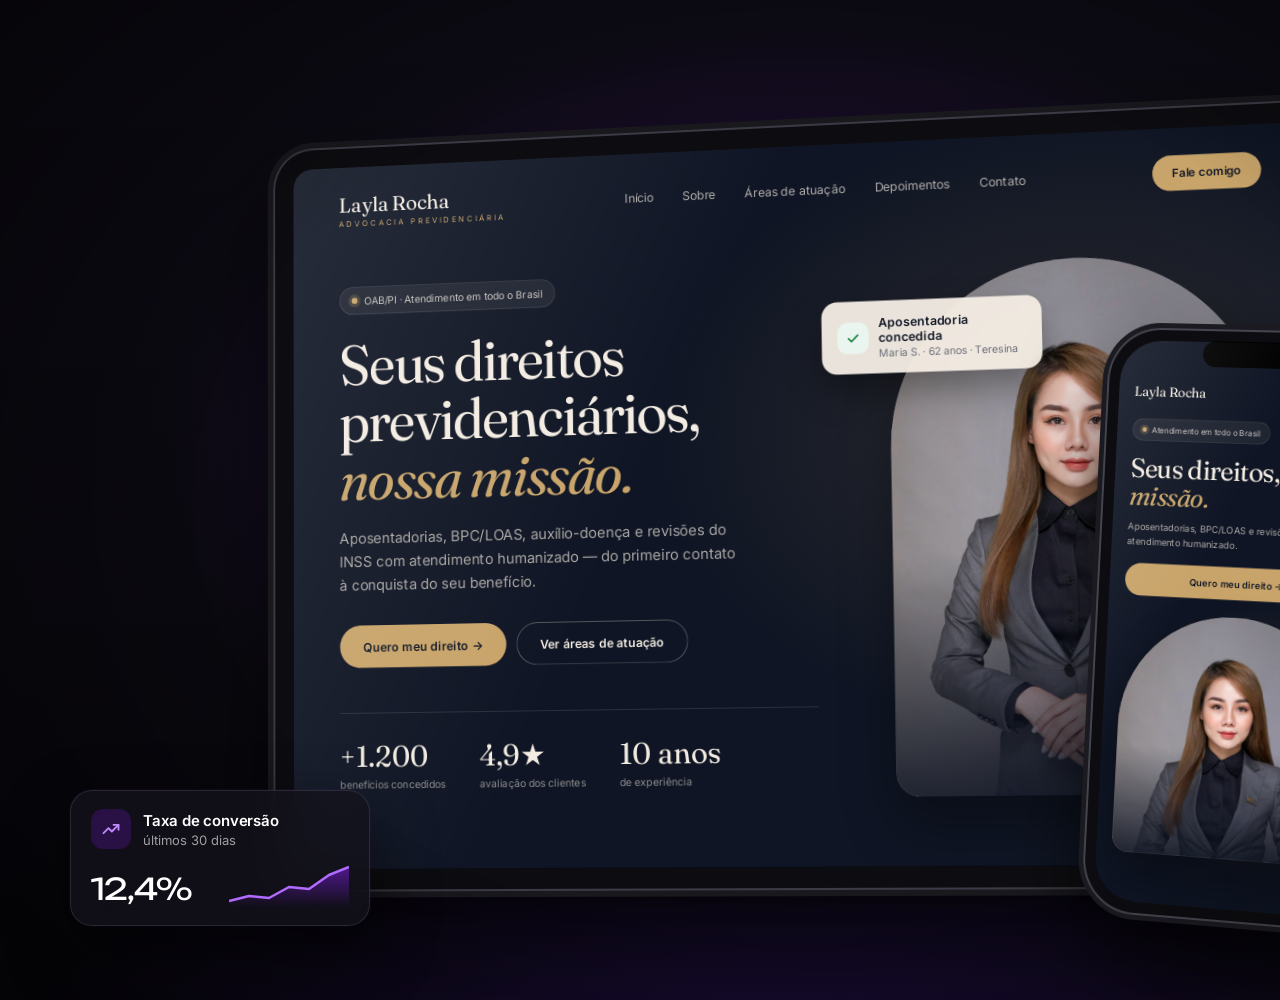
==== commit a007724f: "Services: crossfade transition, no autoplay, real photos in mockups - Remove slide counter and the a" ====
--- a/design/mockups.html
+++ b/design/mockups.html
@@ -97,7 +97,10 @@
   .law-visual { position: relative; height: 620px; }
   .law-arch { position: absolute; right: 0; top: 0; width: 420px; height: 600px; border-radius: 220px 220px 28px 28px; overflow: hidden;
     background: linear-gradient(170deg, #2b3550, #172036 60%, #10172a); box-shadow: 0 0 0 1px rgba(243,236,226,.08) inset; }
-  .law-card { position: absolute; background: rgba(243,236,226,.96); color: #121826; border-radius: 18px; padding: 16px 18px; box-shadow: 0 20px 40px rgba(0,0,0,.35); }
+  .law-photo { position: absolute; inset: 0; width: 100%; height: 100%; object-fit: cover; object-position: 50% 12%; filter: saturate(.9) contrast(1.04); }
+  .law-arch::after { content: ""; position: absolute; inset: 0; background: linear-gradient(180deg, rgba(15,21,36,0) 55%, rgba(15,21,36,.85)), linear-gradient(90deg, rgba(200,164,106,.10), rgba(15,21,36,0) 40%); }
+  .law-arch { box-shadow: 0 0 0 1px rgba(200,164,106,.35) inset, 0 30px 60px rgba(0,0,0,.35) !important; }
+  .law-card { position: absolute; z-index: 2; background: rgba(243,236,226,.96); color: #121826; border-radius: 18px; padding: 16px 18px; box-shadow: 0 20px 40px rgba(0,0,0,.35); }
   .law-card .t { font-size: 14px; font-weight: 600; }
   .law-card .s { font-size: 12px; color: #6b6f7a; margin-top: 2px; }
 
@@ -108,7 +111,7 @@
   .law-m .burger { width: 22px; height: 12px; border-top: 2px solid #f3ece2; border-bottom: 2px solid #f3ece2; }
   .law-m h1 { font-size: 40px; letter-spacing: -1.2px; margin: 22px 0 14px; }
   .law-m p.lead { font-size: 14px; }
-  .law-m .law-arch { position: relative; width: 100%; height: 330px; margin-top: 26px; border-radius: 170px 170px 24px 24px; }
+  .law-m .law-arch { position: relative; width: 100%; height: 360px; margin-top: 26px; border-radius: 170px 170px 24px 24px; }
 
   /* =====================================================
      SCENE 2 — E-commerce (pet shop)
@@ -127,12 +130,18 @@
   .banner h2 { font-family: "Unbounded"; font-weight: 500; font-size: 32px; line-height: 1.12; letter-spacing: -1.2px; max-width: 400px; }
   .banner p { font-size: 14px; color: #6b5f55; margin-top: 12px; }
   .banner .btn { display: inline-block; margin-top: 22px; padding: 12px 22px; border-radius: 99px; background: #1d1a17; color: #fff; font-size: 13px; font-weight: 600; }
+  .banner--photo { color: #fff; }
+  .banner--photo h2, .banner--photo p, .banner--photo .btn, .banner__kicker { position: relative; }
+  .banner__shade { position: absolute; inset: 0; background: linear-gradient(90deg, #33435f 0%, rgba(51,67,95,.92) 34%, rgba(51,67,95,0) 62%); }
+  .banner--photo p { color: rgba(255,255,255,.75); }
+  .banner--photo .btn { background: #fff; color: #1d1a17; }
+  .banner__kicker { display: block; font-size: 11px; font-weight: 700; letter-spacing: 1.2px; color: #ffb38f; margin-bottom: 10px; }
   .shop-sec { display: flex; justify-content: space-between; align-items: baseline; padding: 30px 48px 16px; }
   .shop-sec h3 { font-family: "Unbounded"; font-weight: 500; font-size: 20px; letter-spacing: -.6px; }
   .shop-sec span { font-size: 13px; color: #8d857c; }
   .grid4 { display: grid; grid-template-columns: repeat(4, 1fr); gap: 18px; padding: 0 48px; }
   .prod { background: #fff; border-radius: 22px; padding: 12px; box-shadow: 0 1px 0 #efe6db; }
-  .prod .img { height: 150px; border-radius: 16px; display: grid; place-items: center; position: relative; }
+  .prod .img { height: 150px; overflow: hidden; border-radius: 16px; display: grid; place-items: center; position: relative; }
   .prod .tag { position: absolute; top: 10px; left: 10px; font-size: 10px; font-weight: 700; padding: 4px 8px; border-radius: 99px; background: #1d1a17; color: #fff; }
   .prod .nm { font-size: 14px; font-weight: 600; margin: 12px 4px 4px; }
   .prod .rt { font-size: 11px; color: #a1978d; margin: 0 4px; }
@@ -246,29 +255,7 @@
             </div>
             <div class="law-visual">
               <div class="law-arch">
-                <svg viewBox="0 0 420 600" width="100%" height="100%" preserveAspectRatio="xMidYMid slice">
-                  <defs>
-                    <radialGradient id="halo" cx=".5" cy=".42" r=".55"><stop offset="0" stop-color="#c8a46a" stop-opacity=".32"/><stop offset="1" stop-color="#c8a46a" stop-opacity="0"/></radialGradient>
-                    <linearGradient id="gold" x1="0" y1="0" x2="1" y2="1"><stop offset="0" stop-color="#ecd3a2"/><stop offset=".5" stop-color="#c8a46a"/><stop offset="1" stop-color="#8e6a35"/></linearGradient>
-                  </defs>
-                  <rect width="420" height="600" fill="url(#halo)"/>
-                  <g stroke="rgba(243,236,226,.06)" stroke-width="1">
-                    <line x1="60" y1="120" x2="60" y2="600"/><line x1="110" y1="80" x2="110" y2="600"/><line x1="310" y1="80" x2="310" y2="600"/><line x1="360" y1="120" x2="360" y2="600"/>
-                  </g>
-                  <g fill="none" stroke="url(#gold)" stroke-width="5" stroke-linecap="round" stroke-linejoin="round">
-                    <circle cx="210" cy="150" r="13"/>
-                    <path d="M210 163v300"/>
-                    <path d="M110 205h200"/>
-                    <path d="M210 205c-20-10-40-14-60-14M210 205c20-10 40-14 60-14" stroke-width="3"/>
-                    <path d="M118 205l-46 110M118 205l46 110"/>
-                    <path d="M302 205l-46 110M302 205l46 110"/>
-                    <path d="M66 315a52 22 0 0 0 104 0z" fill="rgba(200,164,106,.18)"/>
-                    <path d="M250 315a52 22 0 0 0 104 0z" fill="rgba(200,164,106,.18)"/>
-                    <path d="M150 470h120M130 500h160"/>
-                    <path d="M170 463c10-24 70-24 80 0"/>
-                  </g>
-                  <circle cx="110" cy="205" r="7" fill="#ecd3a2"/><circle cx="310" cy="205" r="7" fill="#ecd3a2"/>
-                </svg>
+                <img class="law-photo" src="photos/lawyer.jpg" alt="" />
               </div>
               <div class="law-card" style="left:-20px;top:40px;width:250px">
                 <div class="f-row"><div class="f-ico" style="background:#e9f5ee;width:36px;height:36px"><svg width="18" height="18" viewBox="0 0 24 24" fill="none" stroke="#17803d" stroke-width="2.6" stroke-linecap="round" stroke-linejoin="round"><path d="M5 12.5l4.5 4.5L19 7.5"/></svg></div>
@@ -297,29 +284,7 @@
           <p class="lead">Aposentadorias, BPC/LOAS e revisões do INSS com atendimento humanizado.</p>
           <div class="law-ctas" style="margin-top:22px"><div class="law-btn" style="flex:1;text-align:center">Quero meu direito →</div></div>
           <div class="law-arch" style="position:relative;right:auto">
-            <svg viewBox="0 0 420 600" width="100%" height="100%" preserveAspectRatio="xMidYMid slice">
-                  <defs>
-                    <radialGradient id="halo" cx=".5" cy=".42" r=".55"><stop offset="0" stop-color="#c8a46a" stop-opacity=".32"/><stop offset="1" stop-color="#c8a46a" stop-opacity="0"/></radialGradient>
-                    <linearGradient id="gold" x1="0" y1="0" x2="1" y2="1"><stop offset="0" stop-color="#ecd3a2"/><stop offset=".5" stop-color="#c8a46a"/><stop offset="1" stop-color="#8e6a35"/></linearGradient>
-                  </defs>
-                  <rect width="420" height="600" fill="url(#halo)"/>
-                  <g stroke="rgba(243,236,226,.06)" stroke-width="1">
-                    <line x1="60" y1="120" x2="60" y2="600"/><line x1="110" y1="80" x2="110" y2="600"/><line x1="310" y1="80" x2="310" y2="600"/><line x1="360" y1="120" x2="360" y2="600"/>
-                  </g>
-                  <g fill="none" stroke="url(#gold)" stroke-width="5" stroke-linecap="round" stroke-linejoin="round">
-                    <circle cx="210" cy="150" r="13"/>
-                    <path d="M210 163v300"/>
-                    <path d="M110 205h200"/>
-                    <path d="M210 205c-20-10-40-14-60-14M210 205c20-10 40-14 60-14" stroke-width="3"/>
-                    <path d="M118 205l-46 110M118 205l46 110"/>
-                    <path d="M302 205l-46 110M302 205l46 110"/>
-                    <path d="M66 315a52 22 0 0 0 104 0z" fill="rgba(200,164,106,.18)"/>
-                    <path d="M250 315a52 22 0 0 0 104 0z" fill="rgba(200,164,106,.18)"/>
-                    <path d="M150 470h120M130 500h160"/>
-                    <path d="M170 463c10-24 70-24 80 0"/>
-                  </g>
-                  <circle cx="110" cy="205" r="7" fill="#ecd3a2"/><circle cx="310" cy="205" r="7" fill="#ecd3a2"/>
-                </svg>
+                <img class="law-photo" src="photos/lawyer.jpg" alt="" />
           </div>
         </div>
       </div>
@@ -356,45 +321,29 @@
               <div class="shop-cart"><svg width="18" height="18" viewBox="0 0 24 24" fill="none" stroke="#fff" stroke-width="2.2" stroke-linecap="round" stroke-linejoin="round"><path d="M6 7h12l-1.2 11.2a2 2 0 0 1-2 1.8H9.2a2 2 0 0 1-2-1.8z"/><path d="M9 7a3 3 0 0 1 6 0"/></svg><b>3</b></div>
             </div>
             <div class="shop-hero">
-              <div class="banner" style="background:linear-gradient(120deg,#ffd9c4,#ffe9dc)">
+              <div class="banner banner--photo" style="background:#3b4d6e url(photos/dog-golden.jpg) 78% 38% / 68% auto no-repeat">
+                <div class="banner__shade"></div>
+                <span class="banner__kicker">NOVA COLEÇÃO · OUTONO</span>
                 <h2>Tudo para quem você ama de quatro patas.</h2>
                 <p>Mais de 2.000 produtos com entrega rápida.</p>
                 <span class="btn">Comprar agora →</span>
-                <svg style="position:absolute;right:30px;bottom:-10px" width="290" height="250" viewBox="0 0 290 250">
-                  <circle cx="160" cy="140" r="110" fill="#ffb38f" opacity=".55"/>
-                  <!-- dog -->
-                  <ellipse cx="165" cy="215" rx="88" ry="60" fill="#e08a4f"/>
-                  <path d="M95 92c-26 4-38 40-30 70 10-6 24-26 30-70z" fill="#8a4a24"/>
-                  <path d="M235 92c26 4 38 40 30 70-10-6-24-26-30-70z" fill="#8a4a24"/>
-                  <ellipse cx="165" cy="128" rx="74" ry="70" fill="#f0a266"/>
-                  <ellipse cx="165" cy="160" rx="40" ry="30" fill="#ffe2c9"/>
-                  <circle cx="137" cy="118" r="8" fill="#2b1a10"/><circle cx="193" cy="118" r="8" fill="#2b1a10"/>
-                  <circle cx="139" cy="115" r="2.5" fill="#fff"/><circle cx="195" cy="115" r="2.5" fill="#fff"/>
-                  <ellipse cx="165" cy="146" rx="13" ry="9" fill="#2b1a10"/>
-                  <path d="M152 166q13 12 26 0" stroke="#2b1a10" stroke-width="4" fill="none" stroke-linecap="round"/>
-                  <rect x="112" y="186" width="106" height="16" rx="8" fill="#1d1a17"/><circle cx="165" cy="206" r="9" fill="#ffc94a"/>
-                </svg>
-              </div>
-              <div class="banner" style="background:linear-gradient(140deg,#d8efe1,#ecf8f0)">
-                <span style="font-size:11px;font-weight:700;letter-spacing:1px;color:#2f7a52">OFERTA DA SEMANA</span>
-                <h2 style="font-size:26px;margin-top:10px">Rações premium até 30% off</h2>
-                <span class="btn" style="background:#2f7a52">Ver ofertas</span>
+              </div>
+              <div class="banner banner--photo" style="background:linear-gradient(90deg,#fdd835 38%,rgba(253,216,53,0) 62%),#fdd835 url(photos/dog-yellow.jpg) 118% 64% / 70% auto no-repeat">
+                <span style="position:relative;font-size:11px;font-weight:700;letter-spacing:1px;color:#5a4300">OFERTA DA SEMANA</span>
+                <h2 style="position:relative;font-size:24px;margin-top:10px;max-width:190px;color:#1d1a17">Banho &amp; tosa com 30% off</h2>
+                <span class="btn" style="position:relative">Agendar</span>
               </div>
             </div>
             <div class="shop-sec"><h3>Mais vendidos</h3><span>Ver todos →</span></div>
             <div class="grid4">
-              <div class="prod"><div class="img" style="background:#fff1e8"><span class="tag">-20%</span>
-                <svg width="90" height="120" viewBox="0 0 90 120"><path d="M14 18h62l8 92a6 6 0 0 1-6 6H12a6 6 0 0 1-6-6z" fill="#ff6b35"/><path d="M14 18h62l-4-12H18z" fill="#d9542a"/><rect x="18" y="44" width="54" height="40" rx="8" fill="#fff"/><text x="45" y="62" text-anchor="middle" font-family="Unbounded" font-size="9" fill="#1d1a17">PREMIUM</text><text x="45" y="76" text-anchor="middle" font-family="Inter" font-size="8" fill="#8d857c">adulto · 10kg</text></svg></div>
-                <div class="nm">Ração Premium Adulto 10kg</div><div class="rt">★★★★★ (482)</div><div class="pr"><b>R$ 189,90</b><i><svg width="14" height="14" viewBox="0 0 24 24" stroke="#fff" stroke-width="3" stroke-linecap="round"><path d="M12 5v14M5 12h14"/></svg></i></div></div>
-              <div class="prod"><div class="img" style="background:#eef3ff">
-                <svg width="110" height="110" viewBox="0 0 110 110"><circle cx="55" cy="55" r="40" fill="#4f7cff"/><path d="M20 40c20 10 50 10 70 0M20 70c20-10 50-10 70 0" stroke="#fff" stroke-width="6" fill="none" opacity=".9"/><circle cx="42" cy="38" r="8" fill="#fff" opacity=".35"/></svg></div>
-                <div class="nm">Bola Interativa Mordedor</div><div class="rt">★★★★★ (219)</div><div class="pr"><b>R$ 39,90</b><i><svg width="14" height="14" viewBox="0 0 24 24" stroke="#fff" stroke-width="3" stroke-linecap="round"><path d="M12 5v14M5 12h14"/></svg></i></div></div>
-              <div class="prod"><div class="img" style="background:#f3efff"><span class="tag" style="background:#8d1cff">NOVO</span>
-                <svg width="120" height="90" viewBox="0 0 120 90"><ellipse cx="60" cy="56" rx="54" ry="28" fill="#7a5cff"/><ellipse cx="60" cy="50" rx="40" ry="18" fill="#cbbcff"/><ellipse cx="60" cy="48" rx="30" ry="11" fill="#e8e0ff"/></svg></div>
-                <div class="nm">Caminha Nuvem Antiestresse</div><div class="rt">★★★★☆ (98)</div><div class="pr"><b>R$ 149,90</b><i><svg width="14" height="14" viewBox="0 0 24 24" stroke="#fff" stroke-width="3" stroke-linecap="round"><path d="M12 5v14M5 12h14"/></svg></i></div></div>
-              <div class="prod"><div class="img" style="background:#fff7df">
-                <svg width="120" height="100" viewBox="0 0 120 100"><ellipse cx="60" cy="50" rx="44" ry="30" fill="none" stroke="#ffb400" stroke-width="12"/><rect x="48" y="70" width="24" height="16" rx="4" fill="#9a6b00"/><circle cx="60" cy="92" r="7" fill="#ffd36b"/></svg></div>
-                <div class="nm">Coleira Ajustável Couro</div><div class="rt">★★★★★ (305)</div><div class="pr"><b>R$ 59,90</b><i><svg width="14" height="14" viewBox="0 0 24 24" stroke="#fff" stroke-width="3" stroke-linecap="round"><path d="M12 5v14M5 12h14"/></svg></i></div></div>
+              <div class="prod"><div class="img" style="background:#fff1e8 url(photos/prod-food.jpg) 50% 60% / cover no-repeat"><span class="tag">-20%</span></div>
+                <div class="nm">Ração Natural Grain Free 10kg</div><div class="rt">★★★★★ (482)</div><div class="pr"><b>R$ 189,90</b><i><svg width="14" height="14" viewBox="0 0 24 24" stroke="#fff" stroke-width="3" stroke-linecap="round"><path d="M12 5v14M5 12h14"/></svg></i></div></div>
+              <div class="prod"><div class="img" style="background:#eef3ff url(photos/prod-ball.jpg) 50% 50% / cover no-repeat"></div>
+                <div class="nm">Bola Maciça Ultra Resistente</div><div class="rt">★★★★★ (219)</div><div class="pr"><b>R$ 39,90</b><i><svg width="14" height="14" viewBox="0 0 24 24" stroke="#fff" stroke-width="3" stroke-linecap="round"><path d="M12 5v14M5 12h14"/></svg></i></div></div>
+              <div class="prod"><div class="img" style="background:#f3efff url(photos/prod-bed.jpg) 50% 55% / cover no-repeat"><span class="tag" style="background:#8d1cff">NOVO</span></div>
+                <div class="nm">Cama Ninho com Cobertor</div><div class="rt">★★★★☆ (98)</div><div class="pr"><b>R$ 149,90</b><i><svg width="14" height="14" viewBox="0 0 24 24" stroke="#fff" stroke-width="3" stroke-linecap="round"><path d="M12 5v14M5 12h14"/></svg></i></div></div>
+              <div class="prod"><div class="img" style="background:#fff7df url(photos/prod-collar.jpg) 50% 45% / cover no-repeat"></div>
+                <div class="nm">Coleira de Couro Legítimo</div><div class="rt">★★★★★ (305)</div><div class="pr"><b>R$ 59,90</b><i><svg width="14" height="14" viewBox="0 0 24 24" stroke="#fff" stroke-width="3" stroke-linecap="round"><path d="M12 5v14M5 12h14"/></svg></i></div></div>
             </div>
           </div>
         </div>
